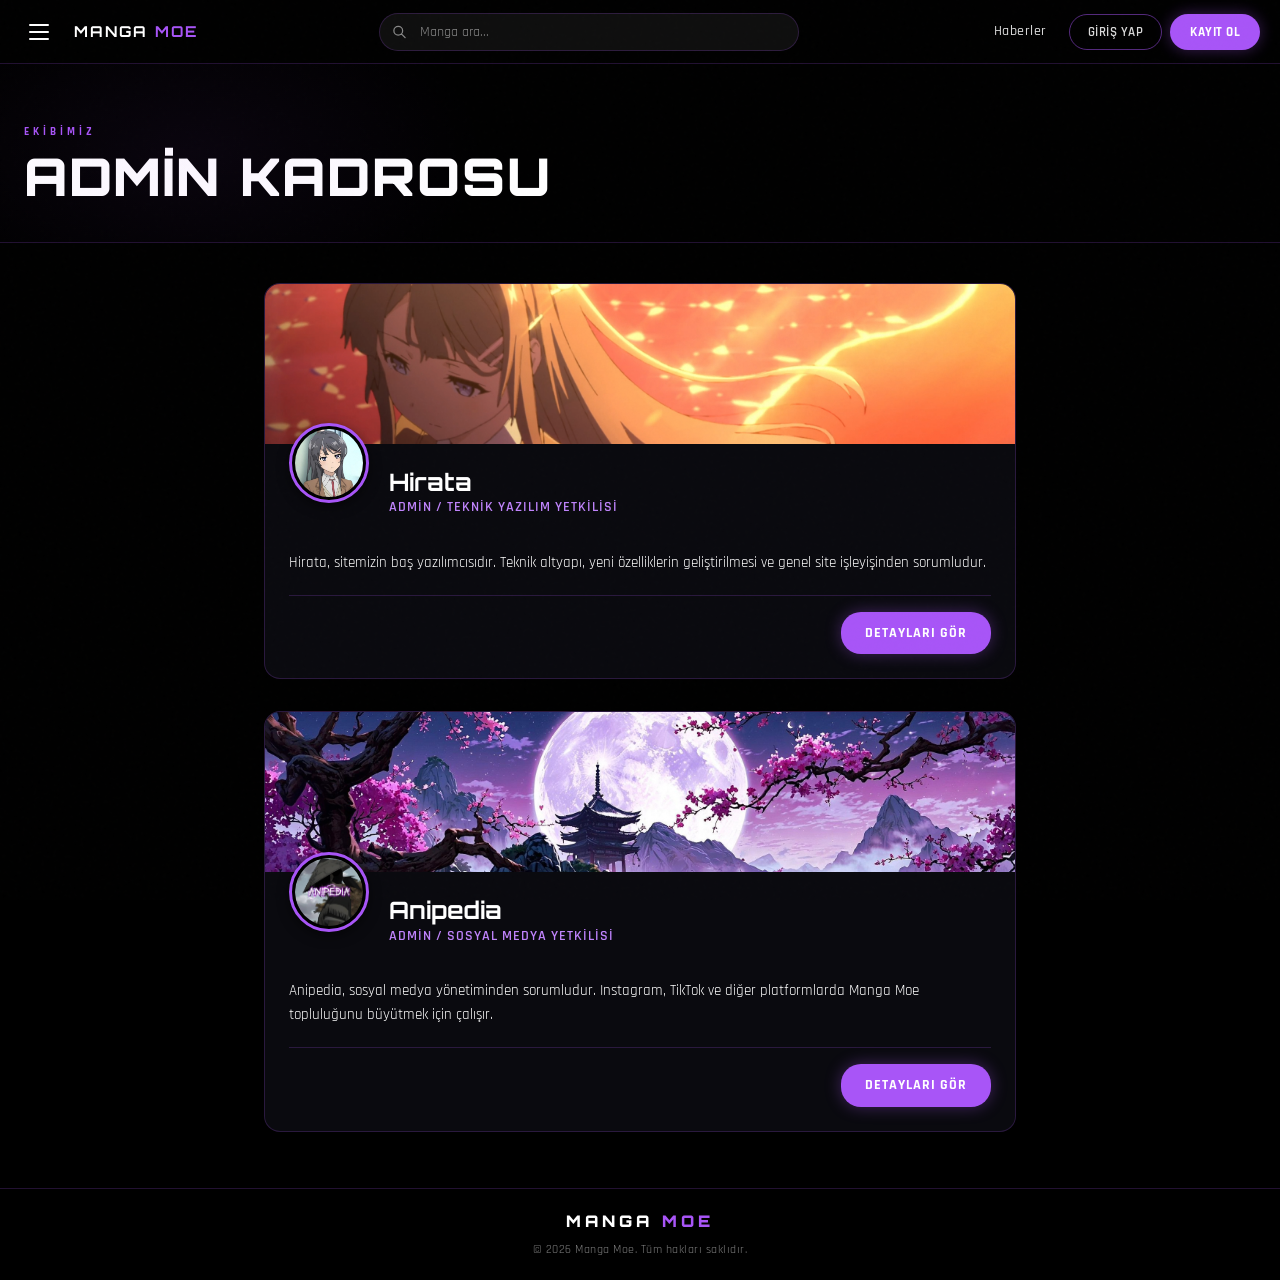
==== admin.html @ 1b233e2e "Restore site to original state per user request. All UI changes and search enhancements have been re" ====
<!DOCTYPE html>
<html lang="tr">
<head>
  <meta charset="UTF-8">
  <meta name="viewport" content="width=device-width, initial-scale=1.0">

  <title>Admin Kadrosu — Manga Moe</title>

  <meta name="description" content="Manga Moe admin kadrosu ve ekip üyeleri.">
  <link rel="icon" href="logo1-removebg-preview.png" type="image/png">
  <link rel="stylesheet" href="style.css">
</head>

<body>

  <!-- DRAWER OVERLAY -->
  <div class="drawer-overlay" id="drawer-overlay"></div>

  <!-- DRAWER -->
  <aside class="drawer" id="drawer">
    <div class="drawer-header">
      <div class="nav-logo">
        <img src="maskot1.jpeg" class="logo-icon" alt="mascot">
        <span class="logo-text">Manga <span>Moe</span></span>
      </div>
      <button class="drawer-close" id="drawer-close" style="margin-left:auto" aria-label="Kapat">
        <svg width="18" height="18" fill="none" stroke="currentColor" viewBox="0 0 24 24">
          <path stroke-linecap="round" stroke-linejoin="round" stroke-width="2" d="M6 18L18 6M6 6l12 12"/>
        </svg>
      </button>
    </div>
    <div class="drawer-body">
      <span class="drawer-label">Menü</span>
      <ul class="drawer-nav">
        <li>
          <a href="index.html">
            <svg width="16" height="16" fill="none" stroke="currentColor" viewBox="0 0 24 24">
              <path stroke-linecap="round" stroke-linejoin="round" stroke-width="2" d="M3 12l2-2m0 0l7-7 7 7M5 10v10a1 1 0 001 1h3m10-11l2 2m-2-2v10a1 1 0 01-1 1h-3m-6 0a1 1 0 001-1v-4a1 1 0 011-1h2a1 1 0 011 1v4a1 1 0 001 1m-6 0h6"/>
            </svg>
            Ana Sayfa
          </a>
        </li>
        <li>
          <a href="haberler.html">
            <svg width="16" height="16" fill="none" stroke="currentColor" viewBox="0 0 24 24">
              <path stroke-linecap="round" stroke-linejoin="round" stroke-width="2" d="M19 20H5a2 2 0 01-2-2V6a2 2 0 012-2h10a2 2 0 012 2v1m2 13a2 2 0 01-2-2V7m2 13a2 2 0 002-2V9a2 2 0 00-2-2h-2m-4-3H9M7 16h6M7 8h6v4H7V8z"/>
            </svg>
            Haberler
          </a>
        </li>
        <li>
      <a href="admin.html">
            <svg width="16" height="16" fill="none" stroke="currentColor" viewBox="0 0 24 24">
              <path stroke-linecap="round" stroke-linejoin="round" stroke-width="2" d="M16 7a4 4 0 11-8 0 4 4 0 018 0zM12 14a7 7 0 00-7 7h14a7 7 0 00-7-7z"/>
            </svg>
            Adminler
          </a>
        </li>
      </ul>
    </div>
    <div class="drawer-footer">
      <button class="btn-ghost modal-trigger" style="font-family:var(--font-body);cursor:pointer;">Giriş Yap</button>
      <button class="btn-primary modal-trigger" style="font-family:var(--font-body);cursor:pointer;">Kayıt Ol</button>
    </div>
  </aside>

  <!-- NAVBAR -->
  <nav class="navbar">
    <div class="nav-inner">
      <button class="hamburger" id="hamburger" aria-label="Menü">
        <span></span><span></span><span></span>
      </button>
      <a href="index.html" class="nav-logo">
        <span class="logo-text">Manga <span>Moe</span></span>
      </a>
      <div class="nav-search">
        <svg width="15" height="15" fill="none" stroke="currentColor" viewBox="0 0 24 24">
          <path stroke-linecap="round" stroke-linejoin="round" stroke-width="2" d="M21 21l-6-6m2-5a7 7 0 11-14 0 7 7 0 0114 0z"/>
        </svg>
        <input type="text" placeholder="Manga ara...">
      </div>
      <div class="nav-actions">
        <a href="haberler.html" class="nav-link">Haberler</a>
        <button class="btn-ghost modal-trigger">Giriş Yap</button>
        <button class="btn-primary modal-trigger">Kayıt Ol</button>
      </div>
    </div>
  </nav>

  <header class="page-header">
    <div class="page-header-inner">
      <div>
        <div class="page-header-label">EKİBİMİZ</div>
        <h1 class="page-header-title">Admin <span>Kadrosu</span></h1>
      </div>
    </div>
  </header>

  <main class="container admin-container">
    
    <!-- Hirata Card -->
    <div class="admin-card">
      <div class="admin-card-banner">
        <img src="hirata-arka-plan.png" alt="Hirata Banner">
      </div>
      <div class="admin-card-body">
        <div class="admin-profile-section">
          <div class="admin-avatar">
            <img src="hirata.jpeg" alt="Hirata">
          </div>
          <div class="admin-info">
            <h2 class="admin-name">Hirata</h2>
            <span class="admin-role">Admin / Teknik Yazılım Yetkilisi</span>
          </div>
        </div>
        <div class="admin-description">
          Hirata, sitemizin baş yazılımcısıdır. Teknik altyapı, yeni özelliklerin geliştirilmesi ve genel site işleyişinden sorumludur.
        </div>
        <div class="admin-card-footer">
          <a href="admin/hirata.html" class="btn-admin-detail">Detayları gör</a>
        </div>
      </div>
    </div>

    <!-- Anipedia Card -->
    <div class="admin-card">
      <div class="admin-card-banner">
        <img src="anipedia-arka-plan.jpeg" alt="Anipedia Banner">
      </div>
      <div class="admin-card-body">
        <div class="admin-profile-section">
          <div class="admin-avatar">
            <img src="anipedia.jpeg" alt="Anipedia">
          </div>
          <div class="admin-info">
            <h2 class="admin-name">Anipedia</h2>
            <span class="admin-role">Admin / Sosyal Medya Yetkilisi</span>
          </div>
        </div>
        <div class="admin-description">
          Anipedia, sosyal medya yönetiminden sorumludur. Instagram, TikTok ve diğer platformlarda Manga Moe topluluğunu büyütmek için çalışır.
        </div>
        <div class="admin-card-footer">
          <a href="admin/anipedia.html" class="btn-admin-detail">Detayları gör</a>
        </div>
      </div>
    </div>

  </main>

  <footer>
    <div class="container">
      <div class="footer-logo">Manga <span>Moe</span></div>
      <p class="footer-text">© 2026 Manga Moe. Tüm hakları saklıdır.</p>
    </div>
  </footer>

  <!-- MODAL -->
  <div class="modal-overlay" id="modal-overlay">
    <div class="modal">
      <div class="modal-header">
        <button class="modal-close" id="modal-close" aria-label="Kapat">
          <svg width="18" height="18" fill="none" stroke="currentColor" viewBox="0 0 24 24">
            <path stroke-linecap="round" stroke-linejoin="round" stroke-width="2" d="M6 18L18 6M6 6l12 12"/>
          </svg>
        </button>
      </div>
      <div class="modal-body">
        <img src="maskot1.jpeg" class="modal-mascot" alt="mascot">
        <h3 class="modal-title">Yakında Aktif Olacak</h3>
        <div class="modal-badge">✦ Coming Soon ✦</div>
        <p class="modal-desc">
          Bu özellik yakında aktif olacaktır.<br>
          Manga Moe ekibi olarak sizlere en iyi deneyimi sunmak için çalışıyoruz.
          Çok yakında görüşmek üzere! 🎌
        </p>
        <div class="modal-footer">
          <button class="btn-modal-close" id="modal-close-footer">Tamam, Anladım</button>
        </div>
      </div>
    </div>
  </div>

  <script src="script.js"></script>
</body>
</html>
---- style.css ----
/* ============================================
   MANGA MOE — PREMIUM DARK ANIME UI
   ============================================ */

@import url('https://fonts.googleapis.com/css2?family=Rajdhani:wght@300;400;500;600;700&family=Noto+Sans+JP:wght@300;400;700&family=Orbitron:wght@400;700;900&display=swap');

/* ── VARIABLES ── */
:root {
  --black: #000000;
  --black-deep: #050505;
  --black-card: #0a0a0f;
  --black-glass: rgba(0,0,0,0.7);
  --purple: #a855f7;
  --purple-dark: #7c3aed;
  --purple-light: #c084fc;
  --purple-glow: rgba(168,85,247,0.35);
  --purple-glow-soft: rgba(168,85,247,0.12);
  --white: #ffffff;
  --white-dim: rgba(255,255,255,0.85);
  --white-muted: rgba(255,255,255,0.5);
  --white-ghost: rgba(255,255,255,0.08);
  --border: rgba(168,85,247,0.2);
  --border-bright: rgba(168,85,247,0.5);
  --font-display: 'Orbitron', sans-serif;
  --font-body: 'Rajdhani', sans-serif;
  --font-jp: 'Noto Sans JP', sans-serif;
  --radius: 4px;
  --radius-lg: 8px;
  --radius-pill: 20px;
  --transition: 0.3s cubic-bezier(0.25, 0.46, 0.45, 0.94);
  --transition-fast: 0.15s ease-out;
}

/* ── RESET & BASE ── */
*, *::before, *::after {
  margin: 0; padding: 0;
  box-sizing: border-box;
}

html {
  scroll-behavior: smooth;
  scrollbar-width: thin;
  scrollbar-color: var(--purple) var(--black-card);
}

::-webkit-scrollbar { width: 5px; }
::-webkit-scrollbar-track { background: var(--black-card); }
::-webkit-scrollbar-thumb { background: var(--purple-dark); border-radius: 10px; }

body {
  background: var(--black);
  color: var(--white);
  font-family: var(--font-body);
  font-size: 16px;
  line-height: 1.6;
  overflow-x: hidden;
  min-height: 100vh;
}

body::before {
  content: '';
  position: fixed;
  inset: 0;
  background-image: url("data:image/svg+xml,%3Csvg viewBox='0 0 256 256' xmlns='http://www.w3.org/2000/svg'%3E%3Cfilter id='noise'%3E%3CfeTurbulence type='fractalNoise' baseFrequency='0.9' numOctaves='4' stitchTiles='stitch'/%3E%3C/filter%3E%3Crect width='100%25' height='100%25' filter='url(%23noise)' opacity='0.025'/%3E%3C/svg%3E");
  pointer-events: none;
  z-index: 9999;
  opacity: 0.4;
}

img { max-width: 100%; height: auto; display: block; }
a { text-decoration: none; color: inherit; }
button { cursor: pointer; border: none; background: none; font-family: inherit; }

/* ── UTILITY ── */
.container {
  width: 100%;
  max-width: 1280px;
  margin: 0 auto;
  padding: 0 24px;
}

.neon-text {
  color: var(--purple);
  text-shadow: 0 0 10px var(--purple-glow), 0 0 30px var(--purple-glow);
}

/* ── NAVBAR ── */
.navbar {
  position: fixed;
  top: 0; left: 0; right: 0;
  z-index: 1000;
  height: 64px;
  background: rgba(0,0,0,0.85);
  backdrop-filter: blur(20px) saturate(180%);
  -webkit-backdrop-filter: blur(20px);
  border-bottom: 1px solid var(--border);
  display: flex;
  align-items: center;
}

.nav-inner {
  width: 100%;
  max-width: 1280px;
  margin: 0 auto;
  padding: 0 20px;
  display: flex;
  align-items: center;
  gap: 16px;
}

.hamburger {
  width: 38px; height: 38px;
  display: flex;
  flex-direction: column;
  justify-content: center;
  align-items: center;
  gap: 5px;
  border-radius: var(--radius);
  transition: var(--transition);
  flex-shrink: 0;
}
.hamburger:hover { background: var(--white-ghost); }
.hamburger span {
  display: block;
  width: 20px; height: 2px;
  background: var(--white);
  border-radius: 2px;
  transition: var(--transition);
}
.hamburger.active span:nth-child(1) { transform: translateY(7px) rotate(45deg); }
.hamburger.active span:nth-child(2) { opacity: 0; transform: scaleX(0); }
.hamburger.active span:nth-child(3) { transform: translateY(-7px) rotate(-45deg); }

.nav-logo {
  display: flex;
  align-items: center;
  gap: 10px;
  flex-shrink: 0;
  text-decoration: none;
}
.logo-icon {
  width: 36px; height: 36px;
  background: linear-gradient(135deg, var(--purple-dark), var(--purple));
  border-radius: var(--radius);
  display: flex;
  align-items: center;
  justify-content: center;
  font-family: var(--font-display);
  font-size: 14px;
  font-weight: 900;
  color: white;
  box-shadow: 0 0 16px var(--purple-glow);
  letter-spacing: -1px;
}
.logo-text {
  font-family: var(--font-display);
  font-size: 15px;
  font-weight: 700;
  color: var(--white);
  letter-spacing: 2px;
  text-transform: uppercase;
}
.logo-text span { color: var(--purple); }

.nav-search {
  flex: 1;
  max-width: 420px;
  margin: 0 auto;
  position: relative;
}
.nav-search input {
  width: 100%;
  height: 38px;
  background: rgba(255,255,255,0.06);
  border: 1px solid var(--border);
  border-radius: var(--radius-pill);
  padding: 0 16px 0 40px;
  color: var(--white);
  font-family: var(--font-body);
  font-size: 14px;
  outline: none;
  transition: var(--transition);
}
.nav-search input::placeholder { color: var(--white-muted); }
.nav-search input:focus {
  border-color: var(--purple);
  background: rgba(168,85,247,0.08);
  box-shadow: 0 0 0 3px rgba(168,85,247,0.15);
}
.nav-search svg {
  position: absolute;
  left: 13px; top: 50%;
  transform: translateY(-50%);
  color: var(--white-muted);
  pointer-events: none;
}

.nav-search-toggle {
  display: none;
  width: 38px; height: 38px;
  align-items: center;
  justify-content: center;
  border-radius: 50%;
  color: var(--white-muted);
  transition: var(--transition);
  flex-shrink: 0;
}
.nav-search-toggle:hover {
  background: var(--white-ghost);
  color: var(--white);
}

.mobile-search-bar {
  display: none;
  position: fixed;
  top: 64px;
  left: 0; right: 0;
  padding: 12px 16px;
  background: rgba(5,0,8,0.97);
  border-bottom: 1px solid var(--border);
  backdrop-filter: blur(20px);
  z-index: 999;
  transform: translateY(-100%);
  opacity: 0;
  transition: transform 0.3s ease, opacity 0.3s ease;
}
.mobile-search-bar.open {
  transform: translateY(0);
  opacity: 1;
}
.mobile-search-bar input {
  width: 100%;
  height: 42px;
  background: rgba(255,255,255,0.07);
  border: 1px solid var(--border);
  border-radius: var(--radius-pill);
  padding: 0 44px 0 16px;
  color: var(--white);
  font-family: var(--font-body);
  font-size: 15px;
  outline: none;
}
.mobile-search-bar input::placeholder { color: var(--white-muted); }
.mobile-search-bar input:focus {
  border-color: var(--purple);
  background: rgba(168,85,247,0.08);
}
.mobile-search-close {
  position: absolute;
  right: 24px; top: 50%;
  transform: translateY(-50%);
  color: var(--white-muted);
  width: 32px; height: 32px;
  display: flex; align-items: center; justify-content: center;
}

.nav-actions {
  display: flex;
  align-items: center;
  gap: 8px;
  flex-shrink: 0;
}
.nav-link {
  height: 36px;
  padding: 0 14px;
  display: flex;
  align-items: center;
  font-family: var(--font-body);
  font-size: 14px;
  font-weight: 500;
  letter-spacing: 0.5px;
  color: var(--white-dim);
  border-radius: var(--radius);
  transition: var(--transition);
  white-space: nowrap;
}
.nav-link:hover { color: var(--white); background: var(--white-ghost); }

.btn-ghost {
  height: 36px;
  padding: 0 18px;
  border: 1px solid var(--border-bright);
  border-radius: var(--radius-pill);
  font-size: 13px;
  font-weight: 600;
  letter-spacing: 0.5px;
  color: var(--white-dim);
  text-transform: uppercase;
  transition: var(--transition);
  white-space: nowrap;
  font-family: var(--font-body);
}
.btn-ghost:hover {
  border-color: var(--purple);
  color: var(--purple);
  background: var(--purple-glow-soft);
  box-shadow: 0 0 12px rgba(168,85,247,0.2);
}

.btn-primary {
  height: 36px;
  padding: 0 20px;
  background: var(--purple);
  border-radius: var(--radius-pill);
  font-size: 13px;
  font-weight: 700;
  letter-spacing: 0.5px;
  color: white;
  text-transform: uppercase;
  transition: var(--transition);
  white-space: nowrap;
  box-shadow: 0 0 16px var(--purple-glow);
  font-family: var(--font-body);
}
.btn-primary:hover {
  background: var(--purple-light);
  box-shadow: 0 0 24px rgba(168,85,247,0.6);
  transform: translateY(-1px);
}

/* ── DRAWER ── */
.drawer-overlay {
  position: fixed;
  inset: 0;
  background: rgba(0,0,0,0.7);
  z-index: 1100;
  opacity: 0;
  pointer-events: none;
  transition: opacity var(--transition);
  backdrop-filter: blur(4px);
}
.drawer-overlay.open { opacity: 1; pointer-events: all; }

.drawer {
  position: fixed;
  top: 0; left: 0; bottom: 0;
  width: 40%;
  max-width: 320px;
  min-width: 260px;
  background: linear-gradient(180deg, #0a0010 0%, #050008 100%);
  border-right: 1px solid var(--border);
  z-index: 1200;
  transform: translateX(-100%);
  transition: transform 0.4s cubic-bezier(0.25, 0.46, 0.45, 0.94);
  display: flex;
  flex-direction: column;
  overflow: hidden;
}
.drawer.open { transform: translateX(0); }

.drawer-header {
  height: 64px;
  display: flex;
  align-items: center;
  padding: 0 20px;
  border-bottom: 1px solid var(--border);
  gap: 12px;
}
.drawer-close {
  width: 32px; height: 32px;
  display: flex;
  align-items: center;
  justify-content: center;
  border-radius: var(--radius);
  color: var(--white-muted);
  transition: var(--transition);
}
.drawer-close:hover { background: var(--white-ghost); color: var(--white); }

.drawer-body { padding: 24px 20px; flex: 1; overflow-y: auto; }
.drawer-nav { list-style: none; display: flex; flex-direction: column; gap: 4px; }
.drawer-nav li a {
  display: flex;
  align-items: center;
  gap: 12px;
  padding: 12px 14px;
  border-radius: var(--radius-lg);
  font-size: 15px;
  font-weight: 500;
  color: var(--white-dim);
  transition: var(--transition);
  letter-spacing: 0.5px;
  border: 1px solid transparent;
}
.drawer-nav li a:hover {
  background: var(--purple-glow-soft);
  border-color: var(--border);
  color: var(--purple-light);
}
.drawer-nav li a svg { color: var(--purple); flex-shrink: 0; }

.drawer-label {
  font-size: 10px;
  font-weight: 700;
  letter-spacing: 3px;
  text-transform: uppercase;
  color: var(--purple);
  padding: 20px 14px 8px;
  display: block;
}

.drawer-auth {
  display: flex;
  flex-direction: column;
  gap: 10px;
  padding: 16px 20px;
  border-top: 1px solid var(--border);
}

.drawer-footer {
  padding: 16px 20px;
  border-top: 1px solid var(--border);
  display: flex;
  flex-direction: column;
  gap: 8px;
}
.drawer-footer button {
  width: 100%;
  height: 44px;
  border-radius: var(--radius-pill);
  font-family: var(--font-body);
  font-size: 13px;
  font-weight: 700;
  letter-spacing: 1px;
  text-transform: uppercase;
  transition: var(--transition);
}
.drawer-footer .btn-ghost-drawer {
  border: 1px solid var(--border-bright);
  color: var(--white-dim);
  background: transparent;
}
.drawer-footer .btn-ghost-drawer:hover {
  border-color: var(--purple);
  color: var(--purple);
  background: var(--purple-glow-soft);
}
.drawer-footer .btn-primary-drawer {
  background: var(--purple);
  color: white;
  box-shadow: 0 0 14px var(--purple-glow);
}
.drawer-footer .btn-primary-drawer:hover {
  background: var(--purple-light);
  box-shadow: 0 0 22px rgba(168,85,247,0.6);
}

/* ── COMING SOON SECTION ── */
.coming-section {
  min-height: calc(100vh - 64px);
  display: flex;
  align-items: center;
  justify-content: center;
  text-align: center;
  position: relative;
  overflow: hidden;
  padding: 48px 0;
}
.coming-section::before {
  content: '';
  position: absolute;
  top: -100px;
  left: 50%;
  transform: translateX(-50%);
  width: 600px; height: 300px;
  background: radial-gradient(ellipse, rgba(168,85,247,0.12) 0%, transparent 70%);
  pointer-events: none;
}

.mascot-area {
  width: 120px; height: 120px;
  margin: 0 auto 32px;
  background: linear-gradient(135deg, rgba(168,85,247,0.2), rgba(124,58,237,0.1));
  border: 2px dashed var(--border);
  border-radius: 50%;
  display: flex;
  align-items: center;
  justify-content: center;
  font-size: 48px;
  position: relative;
  object-fit: cover;
}
.mascot-area::after {
  content: '';
  position: absolute;
  inset: -8px;
  border-radius: 50%;
  border: 1px solid rgba(168,85,247,0.2);
  animation: spin-slow 8s linear infinite;
}
@keyframes spin-slow { to { transform: rotate(360deg); } }

.coming-title {
  font-family: var(--font-display);
  font-size: clamp(20px, 4vw, 36px);
  font-weight: 900;
  letter-spacing: 4px;
  text-transform: uppercase;
  color: var(--white);
  margin-bottom: 16px;
}
.coming-title span { color: var(--purple); text-shadow: 0 0 16px var(--purple); }

.coming-desc {
  font-size: 16px;
  color: var(--white-muted);
  max-width: 500px;
  margin: 0 auto;
  line-height: 1.7;
}

/* ── PAGE HEADER ── */
.page-header {
  margin-top: 64px;
  padding: 60px 0 40px;
  border-bottom: 1px solid var(--border);
  position: relative;
  overflow: hidden;
}
.page-header::before {
  content: '';
  position: absolute;
  top: -50%;
  left: -10%;
  width: 50%;
  height: 200%;
  background: radial-gradient(ellipse, rgba(168,85,247,0.06) 0%, transparent 70%);
  pointer-events: none;
}
.page-header-inner {
  max-width: 1280px;
  margin: 0 auto;
  padding: 0 24px;
  display: flex;
  align-items: flex-end;
  justify-content: space-between;
  flex-wrap: wrap;
  gap: 20px;
}
.page-header-label {
  font-size: 11px;
  font-weight: 700;
  letter-spacing: 4px;
  text-transform: uppercase;
  color: var(--purple);
  margin-bottom: 8px;
}
.page-header-title {
  font-family: var(--font-display);
  font-size: clamp(28px, 5vw, 52px);
  font-weight: 900;
  letter-spacing: 2px;
  text-transform: uppercase;
  color: var(--white);
  line-height: 1;
}
.page-header-count {
  font-size: 14px;
  color: var(--white-muted);
  font-weight: 400;
  letter-spacing: 0;
}
.page-header-count strong { color: var(--purple); }

/* ── NEWS GRID ── */
.news-section { padding: 48px 0; }

.news-grid {
  display: grid;
  grid-template-columns: repeat(auto-fill, minmax(300px, 1fr));
  gap: 20px;
}

/* ── CARD ── */
.news-card {
  background: var(--black-card);
  border: 1px solid var(--border);
  border-radius: var(--radius-lg);
  overflow: hidden;
  transition: var(--transition);
  position: relative;
  cursor: pointer;
  display: flex;
  flex-direction: column;
}
.news-card::before {
  content: '';
  position: absolute;
  inset: 0;
  border-radius: var(--radius-lg);
  opacity: 0;
  transition: opacity var(--transition);
  background: linear-gradient(135deg, rgba(168,85,247,0.05) 0%, transparent 100%);
  pointer-events: none;
  z-index: 1;
}
.news-card:hover {
  border-color: rgba(168,85,247,0.4);
  transform: translateY(-4px);
  box-shadow: 0 8px 32px rgba(168,85,247,0.15), 0 2px 8px rgba(0,0,0,0.5);
}
.news-card:hover::before { opacity: 1; }

.card-image {
  position: relative;
  aspect-ratio: 16/9;
  overflow: hidden;
  background: #111;
  flex-shrink: 0;
}
.card-image img {
  width: 100%;
  height: 100%;
  object-fit: cover;
  transition: transform 0.5s ease-out;
}
.news-card:hover .card-image img { transform: scale(1.05); }

.card-image-overlay {
  position: absolute;
  inset: 0;
  background: linear-gradient(to top, rgba(0,0,0,0.8) 0%, transparent 60%);
}

.card-date-badge {
  position: absolute;
  top: 10px; right: 10px;
  padding: 4px 10px;
  background: rgba(0,0,0,0.8);
  border: 1px solid var(--border);
  border-radius: 2px;
  font-size: 11px;
  font-weight: 600;
  letter-spacing: 1px;
  color: var(--white-muted);
  backdrop-filter: blur(8px);
}

/* ── CARD BODY — buton her zaman altta ── */
.card-body {
  padding: 20px;
  flex: 1;
  display: flex;
  flex-direction: column;
  position: relative;
  z-index: 2;
}

.card-title {
  font-family: var(--font-display);
  font-size: 15px;
  font-weight: 700;
  color: var(--white);
  line-height: 1.4;
  letter-spacing: 0.5px;
  display: -webkit-box;
  -webkit-line-clamp: 2;
  -webkit-box-orient: vertical;
  overflow: hidden;
  margin-bottom: 10px;
}

.card-desc {
  font-size: 13px;
  color: var(--white-muted);
  line-height: 1.6;
  display: -webkit-box;
  -webkit-line-clamp: 3;
  -webkit-box-orient: vertical;
  overflow: hidden;
  flex: 1;
  margin-bottom: 0;
}

.card-footer {
  display: flex;
  align-items: center;
  justify-content: space-between;
  padding-top: 12px;
  border-top: 1px solid var(--border);
  margin-top: 14px;
}

.card-date {
  font-size: 11px;
  font-weight: 600;
  letter-spacing: 1px;
  color: var(--white-muted);
  display: flex;
  align-items: center;
  gap: 4px;
}

.btn-card {
  height: 30px;
  padding: 0 14px;
  border: 1px solid var(--border-bright);
  border-radius: var(--radius-pill);
  font-family: var(--font-body);
  font-size: 11px;
  font-weight: 700;
  letter-spacing: 1.5px;
  text-transform: uppercase;
  color: var(--purple-light);
  transition: var(--transition);
  background: transparent;
}
.btn-card:hover {
  background: var(--purple);
  border-color: var(--purple);
  color: white;
  box-shadow: 0 0 12px var(--purple-glow);
}

/* ── SKELETON LOADING ── */
.skeleton {
  background: linear-gradient(90deg, #0f0f15 0%, #1a1a24 50%, #0f0f15 100%);
  background-size: 200% 100%;
  animation: shimmer 1.5s infinite;
  border-radius: var(--radius);
}
@keyframes shimmer {
  0% { background-position: 200% 0; }
  100% { background-position: -200% 0; }
}
.skeleton-card { border: 1px solid var(--border); border-radius: var(--radius-lg); overflow: hidden; }
.skeleton-img { aspect-ratio: 16/9; }
.skeleton-body { padding: 20px; display: flex; flex-direction: column; gap: 10px; }
.skeleton-title { height: 18px; width: 80%; }
.skeleton-line { height: 12px; }
.skeleton-line:last-child { width: 60%; }

/* ── PAGINATION ── */
.pagination-wrapper {
  display: flex;
  justify-content: center;
  align-items: center;
  gap: 8px;
  padding: 48px 0;
  flex-wrap: wrap;
}

.page-btn {
  min-width: 40px; height: 40px;
  padding: 0 12px;
  border: 1px solid var(--border);
  border-radius: var(--radius-pill);
  background: var(--black-card);
  color: var(--white-dim);
  font-family: var(--font-body);
  font-size: 14px;
  font-weight: 600;
  letter-spacing: 0.5px;
  transition: var(--transition);
  display: flex;
  align-items: center;
  justify-content: center;
  gap: 6px;
}
.page-btn:hover:not(:disabled) {
  border-color: var(--purple);
  color: var(--purple);
  background: var(--purple-glow-soft);
}
.page-btn.active {
  background: var(--purple);
  border-color: var(--purple);
  color: white;
  box-shadow: 0 0 16px var(--purple-glow);
}
.page-btn:disabled {
  opacity: 0.3;
  cursor: not-allowed;
}

/* ── MODAL ── */
.modal-overlay {
  position: fixed;
  inset: 0;
  z-index: 2000;
  background: rgba(0,0,0,0.85);
  display: flex;
  align-items: center;
  justify-content: center;
  padding: 20px;
  opacity: 0;
  pointer-events: none;
  transition: opacity var(--transition);
  backdrop-filter: blur(8px);
}
.modal-overlay.open {
  opacity: 1;
  pointer-events: all;
}

.modal {
  background: linear-gradient(160deg, #0a0014 0%, #050008 100%);
  border: 1px solid var(--border);
  border-radius: 12px;
  width: 100%;
  max-width: 400px;
  overflow: hidden;
  transform: scale(0.9) translateY(20px);
  transition: transform var(--transition);
  box-shadow: 0 0 60px rgba(168,85,247,0.2), 0 40px 80px rgba(0,0,0,0.6);
}
.modal-overlay.open .modal {
  transform: scale(1) translateY(0);
}

.modal-header {
  padding: 24px 24px 0;
  display: flex;
  justify-content: flex-end;
}
.modal-close {
  width: 32px; height: 32px;
  border-radius: var(--radius);
  display: flex;
  align-items: center;
  justify-content: center;
  color: var(--white-muted);
  transition: var(--transition);
}
.modal-close:hover { background: var(--white-ghost); color: var(--white); }

.modal-mascot {
  width: 100px; height: 100px;
  margin: 0 auto 24px;
  background: linear-gradient(135deg, rgba(168,85,247,0.2), rgba(124,58,237,0.1));
  border: 2px dashed var(--border-bright);
  border-radius: 50%;
  display: flex;
  align-items: center;
  justify-content: center;
  font-size: 42px;
  object-fit: cover;
}

.modal-body {
  padding: 0 32px 32px;
  text-align: center;
}

.modal-title {
  font-family: var(--font-display);
  font-size: 20px;
  font-weight: 700;
  letter-spacing: 2px;
  color: var(--white);
  margin-bottom: 12px;
}

.modal-badge {
  display: inline-block;
  padding: 6px 20px;
  background: rgba(168,85,247,0.15);
  border: 1px solid var(--border-bright);
  border-radius: 20px;
  font-size: 13px;
  font-weight: 600;
  letter-spacing: 2px;
  color: var(--purple-light);
  margin-bottom: 16px;
}

.modal-desc {
  font-size: 14px;
  color: var(--white-muted);
  line-height: 1.7;
  margin-bottom: 24px;
}

.modal-footer { margin-top: 8px; }
.btn-modal-close {
  width: 100%;
  height: 44px;
  background: var(--purple);
  border-radius: var(--radius-pill);
  font-family: var(--font-body);
  font-size: 13px;
  font-weight: 700;
  letter-spacing: 2px;
  text-transform: uppercase;
  color: white;
  transition: var(--transition);
  box-shadow: 0 0 16px var(--purple-glow);
}
.btn-modal-close:hover {
  background: var(--purple-light);
  box-shadow: 0 0 24px rgba(168,85,247,0.6);
}

/* ── FOOTER ── */
footer {
  border-top: 1px solid var(--border);
  padding: 20px 0;
  margin-top: 16px;
  text-align: center;
}

.footer-logo {
  font-family: var(--font-display);
  font-size: 16px;
  font-weight: 900;
  letter-spacing: 4px;
  text-transform: uppercase;
  margin-bottom: 6px;
  color: var(--white);
}
.footer-logo span { color: var(--purple); }
.footer-text {
  font-size: 12px;
  color: var(--white-muted);
  letter-spacing: 0.5px;
}

/* ── DIVIDER ── */
.purple-line {
  height: 1px;
  background: linear-gradient(90deg, transparent, var(--purple), transparent);
  margin: 0;
  opacity: 0.5;
}

/* ══════════════════════════════════════════
   HABER DETAY SAYFASI
   ══════════════════════════════════════════ */

.detail-hero {
  position: relative;
  width: 100%;
  height: 55vh;
  min-height: 320px;
  max-height: 520px;
  overflow: hidden;
}

.detail-hero-img {
  position: absolute;
  inset: 0;
  background-size: cover;
  background-position: center;
  transform: scale(1.03);
  transition: transform 6s ease-out;
}
.detail-hero:hover .detail-hero-img { transform: scale(1); }

.detail-hero-overlay {
  position: absolute;
  inset: 0;
  background: linear-gradient(
    to bottom,
    rgba(0,0,0,0.2) 0%,
    rgba(0,0,0,0.5) 40%,
    rgba(0,0,0,0.92) 100%
  );
}

.detail-hero-content {
  position: absolute;
  bottom: 0; left: 0; right: 0;
  z-index: 2;
  padding-bottom: 36px;
}

.detail-breadcrumb {
  display: flex;
  align-items: center;
  gap: 6px;
  font-size: 12px;
  color: var(--white-muted);
  margin-bottom: 14px;
  flex-wrap: wrap;
}
.detail-breadcrumb a { color: var(--white-muted); transition: color var(--transition-fast); }
.detail-breadcrumb a:hover { color: var(--purple-light); }
.detail-breadcrumb svg { color: var(--white-muted); flex-shrink: 0; }

.detail-badge {
  display: inline-flex;
  align-items: center;
  padding: 4px 12px;
  background: rgba(168,85,247,0.2);
  border: 1px solid var(--border-bright);
  border-radius: 2px;
  font-size: 10px;
  font-weight: 700;
  letter-spacing: 3px;
  text-transform: uppercase;
  color: var(--purple-light);
  margin-bottom: 12px;
}

.detail-title {
  font-family: var(--font-display);
  font-size: clamp(18px, 3.5vw, 36px);
  font-weight: 700;
  line-height: 1.2;
  color: var(--white);
  letter-spacing: 0.5px;
  margin-bottom: 14px;
  text-shadow: 0 2px 20px rgba(0,0,0,0.8);
}

.detail-meta {
  display: flex;
  align-items: center;
  gap: 16px;
  flex-wrap: wrap;
}

.detail-date {
  display: flex;
  align-items: center;
  gap: 6px;
  font-size: 13px;
  font-weight: 600;
  color: var(--white-muted);
  letter-spacing: 0.5px;
}

.detail-id {
  font-size: 11px;
  font-weight: 700;
  letter-spacing: 2px;
  color: var(--purple);
  padding: 3px 10px;
  border: 1px solid var(--border);
  border-radius: 2px;
  background: rgba(168,85,247,0.1);
}

.detail-layout {
  display: grid;
  grid-template-columns: 1fr 320px;
  gap: 40px;
  padding: 40px 0 64px;
  align-items: start;
}

.detail-article { min-width: 0; }

.detail-desc-box {
  background: linear-gradient(135deg, rgba(168,85,247,0.08) 0%, rgba(124,58,237,0.04) 100%);
  border-left: 3px solid var(--purple);
  border-radius: 0 var(--radius-lg) var(--radius-lg) 0;
  padding: 20px 24px;
  margin-bottom: 32px;
}

.detail-desc {
  font-size: 17px;
  font-weight: 500;
  color: var(--white-dim);
  line-height: 1.7;
  letter-spacing: 0.3px;
}

.detail-content {
  font-size: 16px;
  color: var(--white-muted);
  line-height: 1.85;
  letter-spacing: 0.2px;
}
.detail-content p { margin-bottom: 20px; }

.detail-nav {
  display: grid;
  grid-template-columns: 1fr 1fr;
  gap: 16px;
  margin-top: 48px;
  padding-top: 32px;
  border-top: 1px solid var(--border);
}

.detail-nav-btn {
  display: flex;
  align-items: center;
  gap: 14px;
  padding: 16px 18px;
  background: var(--black-card);
  border: 1px solid var(--border);
  border-radius: var(--radius-lg);
  transition: var(--transition);
  color: inherit;
  text-decoration: none;
  min-width: 0;
}
.detail-nav-btn:hover {
  border-color: var(--purple);
  background: rgba(168,85,247,0.06);
  box-shadow: 0 4px 16px rgba(168,85,247,0.12);
  transform: translateY(-2px);
}
.detail-nav-btn svg { flex-shrink: 0; color: var(--purple); }
.detail-nav-next { text-align: right; flex-direction: row-reverse; }
.detail-nav-btn > div { display: flex; flex-direction: column; gap: 4px; min-width: 0; }
.detail-nav-label {
  font-size: 10px;
  font-weight: 700;
  letter-spacing: 2px;
  text-transform: uppercase;
  color: var(--purple);
}
.detail-nav-title {
  font-size: 13px;
  font-weight: 600;
  color: var(--white-dim);
  line-height: 1.4;
  white-space: nowrap;
  overflow: hidden;
  text-overflow: ellipsis;
}

.detail-sidebar {
  position: sticky;
  top: 80px;
  display: flex;
  flex-direction: column;
  gap: 24px;
}

.sidebar-section {
  background: var(--black-card);
  border: 1px solid var(--border);
  border-radius: var(--radius-lg);
  overflow: hidden;
}

.sidebar-label {
  display: block;
  padding: 16px 18px 12px;
  font-size: 10px;
  font-weight: 700;
  letter-spacing: 3px;
  text-transform: uppercase;
  color: var(--purple);
  border-bottom: 1px solid var(--border);
}

.sidebar-list { display: flex; flex-direction: column; }

.sidebar-item {
  display: flex;
  gap: 12px;
  padding: 14px 16px;
  border-bottom: 1px solid var(--border);
  transition: var(--transition);
  text-decoration: none;
  color: inherit;
}
.sidebar-item:last-child { border-bottom: none; }
.sidebar-item:hover { background: rgba(168,85,247,0.06); }
.sidebar-item img {
  width: 72px; height: 52px;
  object-fit: cover;
  border-radius: var(--radius);
  flex-shrink: 0;
  border: 1px solid var(--border);
}
.sidebar-item-info { display: flex; flex-direction: column; gap: 6px; min-width: 0; }
.sidebar-item-title {
  font-size: 13px;
  font-weight: 600;
  color: var(--white-dim);
  line-height: 1.4;
  display: -webkit-box;
  -webkit-line-clamp: 2;
  -webkit-box-orient: vertical;
  overflow: hidden;
}
.sidebar-item-date { font-size: 11px; color: var(--white-muted); letter-spacing: 0.5px; }

.btn-all-news {
  display: flex;
  align-items: center;
  justify-content: center;
  gap: 10px;
  width: 100%;
  padding: 16px;
  background: linear-gradient(135deg, rgba(168,85,247,0.15), rgba(124,58,237,0.1));
  color: var(--purple-light);
  font-family: var(--font-body);
  font-size: 13px;
  font-weight: 700;
  letter-spacing: 1.5px;
  text-transform: uppercase;
  text-decoration: none;
  transition: var(--transition);
}
.btn-all-news:hover {
  background: linear-gradient(135deg, rgba(168,85,247,0.3), rgba(124,58,237,0.2));
  color: var(--white);
}

.detail-error {
  max-width: 1280px;
  margin: 0 auto;
  padding: 80px 24px;
  text-align: center;
  color: var(--white-muted);
}

.detail-skeleton-hero {
  width: 100%;
  height: 55vh;
  min-height: 320px;
  max-height: 520px;
}

/* ══════════════════════════════════════════
   MOBİL DÜZELTMELER
   ══════════════════════════════════════════ */

@media (max-width: 900px) {
  .detail-layout {
    grid-template-columns: 1fr;
    gap: 32px;
    padding: 28px 0 48px;
  }
  .detail-sidebar { position: static; }
}

@media (max-width: 768px) {
  .nav-search { display: none; }
  .nav-link { display: none; }
  .btn-ghost, .btn-primary {
    padding: 0 10px;
    font-size: 11px;
    height: 32px;
    letter-spacing: 0;
  }
  .nav-search-toggle { display: flex; }
  .mobile-search-bar { display: block; }
  .drawer-footer { display: flex; }
  .news-grid { grid-template-columns: 1fr; gap: 16px; }
  .page-header-inner { flex-direction: column; align-items: flex-start; gap: 8px; }
  .page-header { padding: 40px 0 28px; }
  .detail-hero { height: 45vh; min-height: 280px; }
  .detail-title { font-size: clamp(16px, 4.5vw, 24px); }
  .detail-breadcrumb { font-size: 11px; }
  .detail-hero-content { padding-bottom: 24px; }
  .detail-desc { font-size: 15px; }
  .detail-content { font-size: 15px; }
  .detail-nav { grid-template-columns: 1fr; }
  .drawer { width: 80%; max-width: 280px; }
  .modal { max-width: 340px; }
  .logo-text { display: none; }
}

@media (max-width: 480px) {
  .container { padding: 0 16px; }
  .detail-hero { height: 40vh; min-height: 240px; }
  .detail-desc-box { padding: 16px; }
  .detail-nav-btn { padding: 12px 14px; }
  .detail-nav-title { display: none; }
  .news-section { padding: 28px 0; }
  .page-header-title { font-size: clamp(22px, 6vw, 36px); }
  .logo-text { display: flex; }
}

/* ── ANIMATIONS ── */
@keyframes fadeInUp {
  from { opacity: 0; transform: translateY(20px); }
  to { opacity: 1; transform: translateY(0); }
}
.animate-in { animation: fadeInUp 0.5s ease-out forwards; }
.animate-in:nth-child(2) { animation-delay: 0.1s; }
.animate-in:nth-child(3) { animation-delay: 0.2s; }
.animate-in:nth-child(4) { animation-delay: 0.3s; }

@media (hover: none) {
  .news-card:hover { transform: none; box-shadow: none; border-color: rgba(168,85,247,0.3); }
  .btn-primary:hover { transform: none; }
  .detail-nav-btn:hover { transform: none; }
}

/* ══════════════════════════════════════════
   ADMIN SAYFASI STİLLERİ
   ══════════════════════════════════════════ */

.admin-container {
  padding: 40px 24px;
  display: flex;
  flex-direction: column;
  gap: 32px;
  max-width: 800px;
}

.admin-card {
  background: var(--black-card);
  border: 1px solid var(--border);
  border-radius: 16px;
  overflow: hidden;
  transition: var(--transition);
  display: flex;
  flex-direction: column;
}

.admin-card:hover {
  border-color: var(--purple);
  box-shadow: 0 0 30px var(--purple-glow-soft);
  transform: translateY(-4px);
}

.admin-card-banner {
  height: 160px;
  width: 100%;
  overflow: hidden;
  position: relative;
}

.admin-card-banner img {
  width: 100%;
  height: 100%;
  object-fit: cover;
  transition: transform 0.5s ease;
}

.admin-card:hover .admin-card-banner img {
  transform: scale(1.05);
}

.admin-card-body {
  padding: 24px;
  display: flex;
  flex-direction: column;
  gap: 20px;
}

.admin-profile-section {
  display: flex;
  align-items: center;
  gap: 20px;
}

.admin-avatar {
  width: 80px;
  height: 80px;
  border-radius: 50%;
  border: 3px solid var(--purple);
  padding: 3px;
  background: var(--black);
  flex-shrink: 0;
  overflow: hidden;
  margin-top: -60px; /* Banner üzerine binsin */
  position: relative;
  z-index: 2;
  box-shadow: 0 4px 12px rgba(0,0,0,0.5);
}

.admin-avatar img {
  width: 100%;
  height: 100%;
  object-fit: cover;
  border-radius: 50%;
}

.admin-info {
  display: flex;
  flex-direction: column;
}

.admin-description {
  margin-top: 12px;
  font-size: 15px;
  line-height: 1.6;
  color: var(--text-muted);
  font-family: var(--font-body);
}

.admin-name {
  font-family: var(--font-display);
  font-size: 24px;
  font-weight: 700;
  color: var(--white);
  line-height: 1.2;
}

.admin-role {
  font-size: 14px;
  color: var(--purple-light);
  font-weight: 600;
  letter-spacing: 1px;
  text-transform: uppercase;
}

.admin-card-footer {
  display: flex;
  justify-content: flex-end;
  padding-top: 16px;
  border-top: 1px solid var(--border);
}

.btn-admin-detail {
  padding: 10px 24px;
  background: var(--purple);
  color: white;
  border-radius: var(--radius-pill);
  font-family: var(--font-body);
  font-size: 14px;
  font-weight: 700;
  text-transform: uppercase;
  letter-spacing: 1px;
  transition: var(--transition);
  box-shadow: 0 0 16px var(--purple-glow);
}

.btn-admin-detail:hover {
  background: var(--purple-light);
  transform: translateY(-2px);
  box-shadow: 0 0 24px rgba(168,85,247,0.5);
}

@media (max-width: 600px) {
  .admin-avatar {
    width: 64px;
    height: 64px;
    margin-top: -50px;
  }
  .admin-name {
    font-size: 20px;
  }
}

/* ── Admin Profile Details ── */
.admin-profile-hero {
  width: 100%;
  height: 40vh;
  min-height: 250px;
  max-height: 400px;
  overflow: hidden;
}

.admin-profile-hero-img {
  width: 100%;
  height: 100%;
  object-fit: cover;
}

.admin-profile-header {
  display: flex;
  align-items: flex-end;
  gap: 24px;
  margin-top: -60px;
  margin-bottom: 40px;
  position: relative;
  z-index: 10;
}

.admin-profile-avatar {
  width: 150px;
  height: 150px;
  border-radius: 50%;
  border: 4px solid var(--black-bg);
  background: var(--black-card);
  overflow: hidden;
  box-shadow: 0 8px 32px rgba(0,0,0,0.5);
}

.admin-profile-avatar img {
  width: 100%;
  height: 100%;
  object-fit: cover;
}

.admin-profile-meta {
  padding-bottom: 12px;
}

.admin-profile-name {
  font-family: var(--font-display);
  font-size: 36px;
  color: var(--white);
  margin: 0;
  text-shadow: 0 0 12px var(--purple-glow);
}

.admin-profile-label {
  font-size: 16px;
  color: var(--purple-light);
  font-weight: 600;
  letter-spacing: 1px;
}

.admin-profile-content {
  max-width: 800px;
  margin-bottom: 80px;
}

.admin-detail-text {
  color: var(--text-muted);
  font-family: var(--font-body);
  line-height: 1.8;
}

.admin-detail-text h2 {
  color: var(--white);
  font-family: var(--font-display);
  margin-top: 32px;
  margin-bottom: 16px;
  font-size: 24px;
}

@media (max-width: 768px) {
  .admin-profile-header {
    flex-direction: column;
    align-items: center;
    text-align: center;
    margin-top: -75px;
  }
  .admin-profile-avatar {
    width: 120px;
    height: 120px;
  }
  .admin-profile-name {
    font-size: 28px;
  }
}
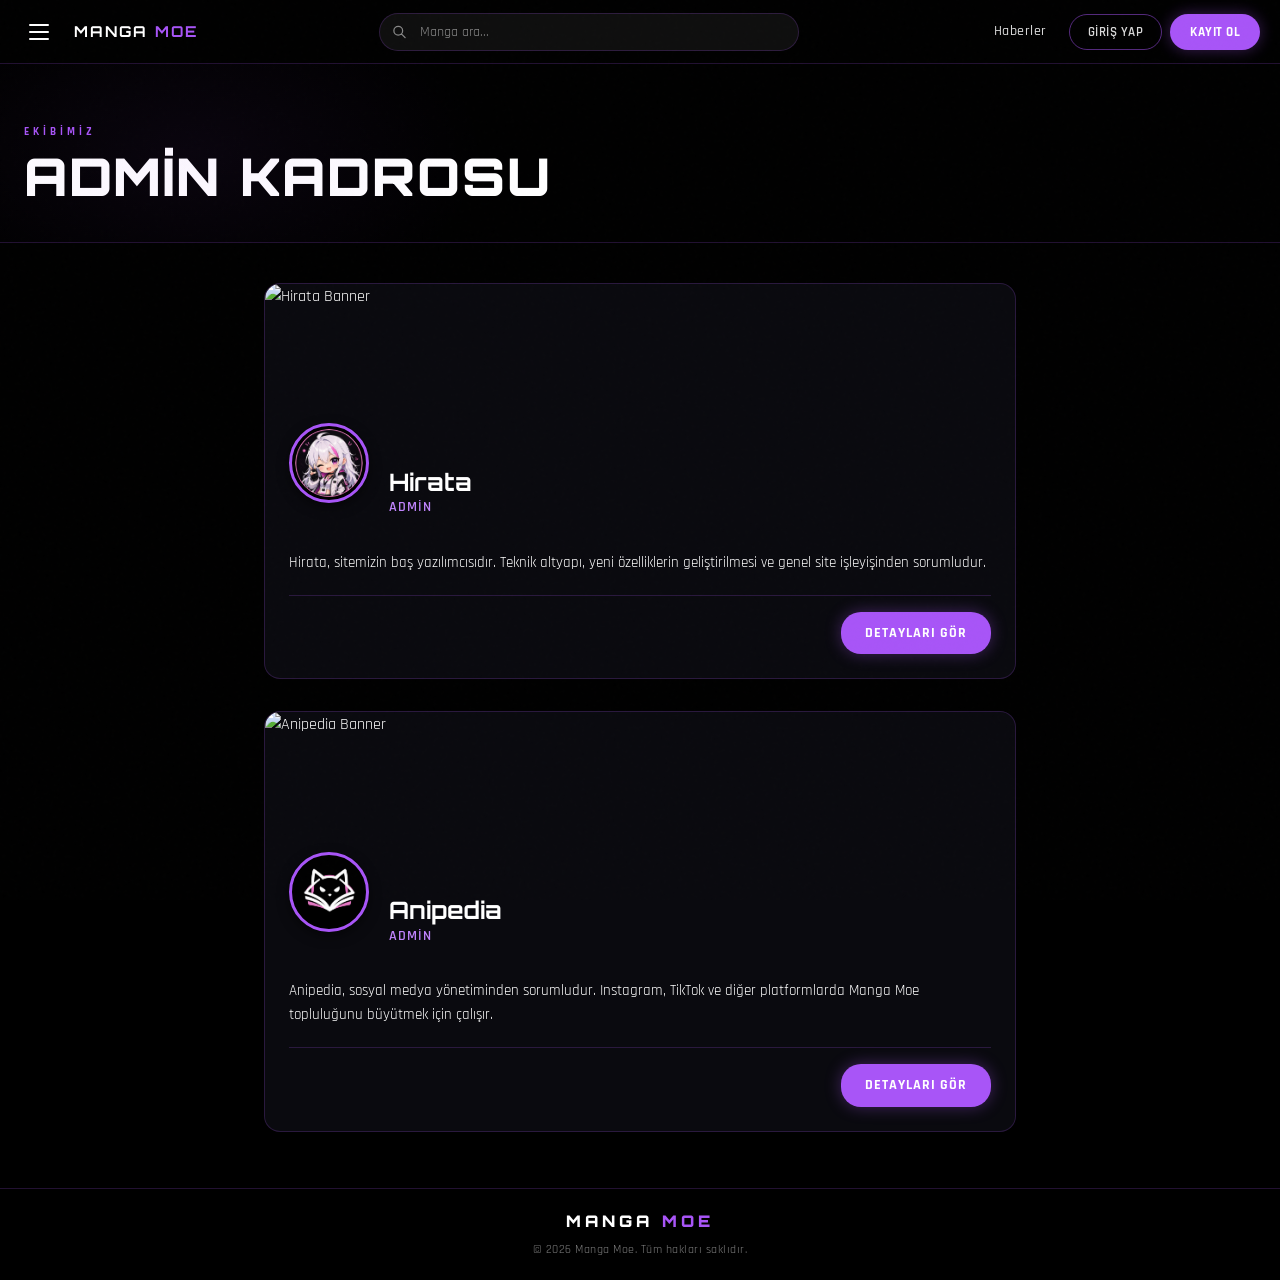
==== commit 172fa231: "Update admin.html" ====
--- a/admin.html
+++ b/admin.html
@@ -49,11 +49,11 @@
           </a>
         </li>
         <li>
-      <a href="admin.html">
+          <a href="#" class="modal-trigger">
             <svg width="16" height="16" fill="none" stroke="currentColor" viewBox="0 0 24 24">
               <path stroke-linecap="round" stroke-linejoin="round" stroke-width="2" d="M16 7a4 4 0 11-8 0 4 4 0 018 0zM12 14a7 7 0 00-7 7h14a7 7 0 00-7-7z"/>
             </svg>
-            Adminler
+            Profil
           </a>
         </li>
       </ul>
@@ -101,16 +101,16 @@
     <!-- Hirata Card -->
     <div class="admin-card">
       <div class="admin-card-banner">
-        <img src="hirata-arka-plan.png" alt="Hirata Banner">
+        <img src="https://images.unsplash.com/photo-1511512578047-dfb367046420?q=80&w=2070&auto=format&fit=crop" alt="Hirata Banner">
       </div>
       <div class="admin-card-body">
         <div class="admin-profile-section">
           <div class="admin-avatar">
-            <img src="hirata.jpeg" alt="Hirata">
+            <img src="maskot1.jpeg" alt="Hirata">
           </div>
           <div class="admin-info">
             <h2 class="admin-name">Hirata</h2>
-            <span class="admin-role">Admin / Teknik Yazılım Yetkilisi</span>
+            <span class="admin-role">Admin</span>
           </div>
         </div>
         <div class="admin-description">
@@ -125,16 +125,16 @@
     <!-- Anipedia Card -->
     <div class="admin-card">
       <div class="admin-card-banner">
-        <img src="anipedia-arka-plan.jpeg" alt="Anipedia Banner">
+        <img src="https://images.unsplash.com/photo-1541562232579-512a21360020?q=80&w=1974&auto=format&fit=crop" alt="Anipedia Banner">
       </div>
       <div class="admin-card-body">
         <div class="admin-profile-section">
           <div class="admin-avatar">
-            <img src="anipedia.jpeg" alt="Anipedia">
+            <img src="logo1.jpeg" alt="Anipedia">
           </div>
           <div class="admin-info">
             <h2 class="admin-name">Anipedia</h2>
-            <span class="admin-role">Admin / Sosyal Medya Yetkilisi</span>
+            <span class="admin-role">Admin</span>
           </div>
         </div>
         <div class="admin-description">
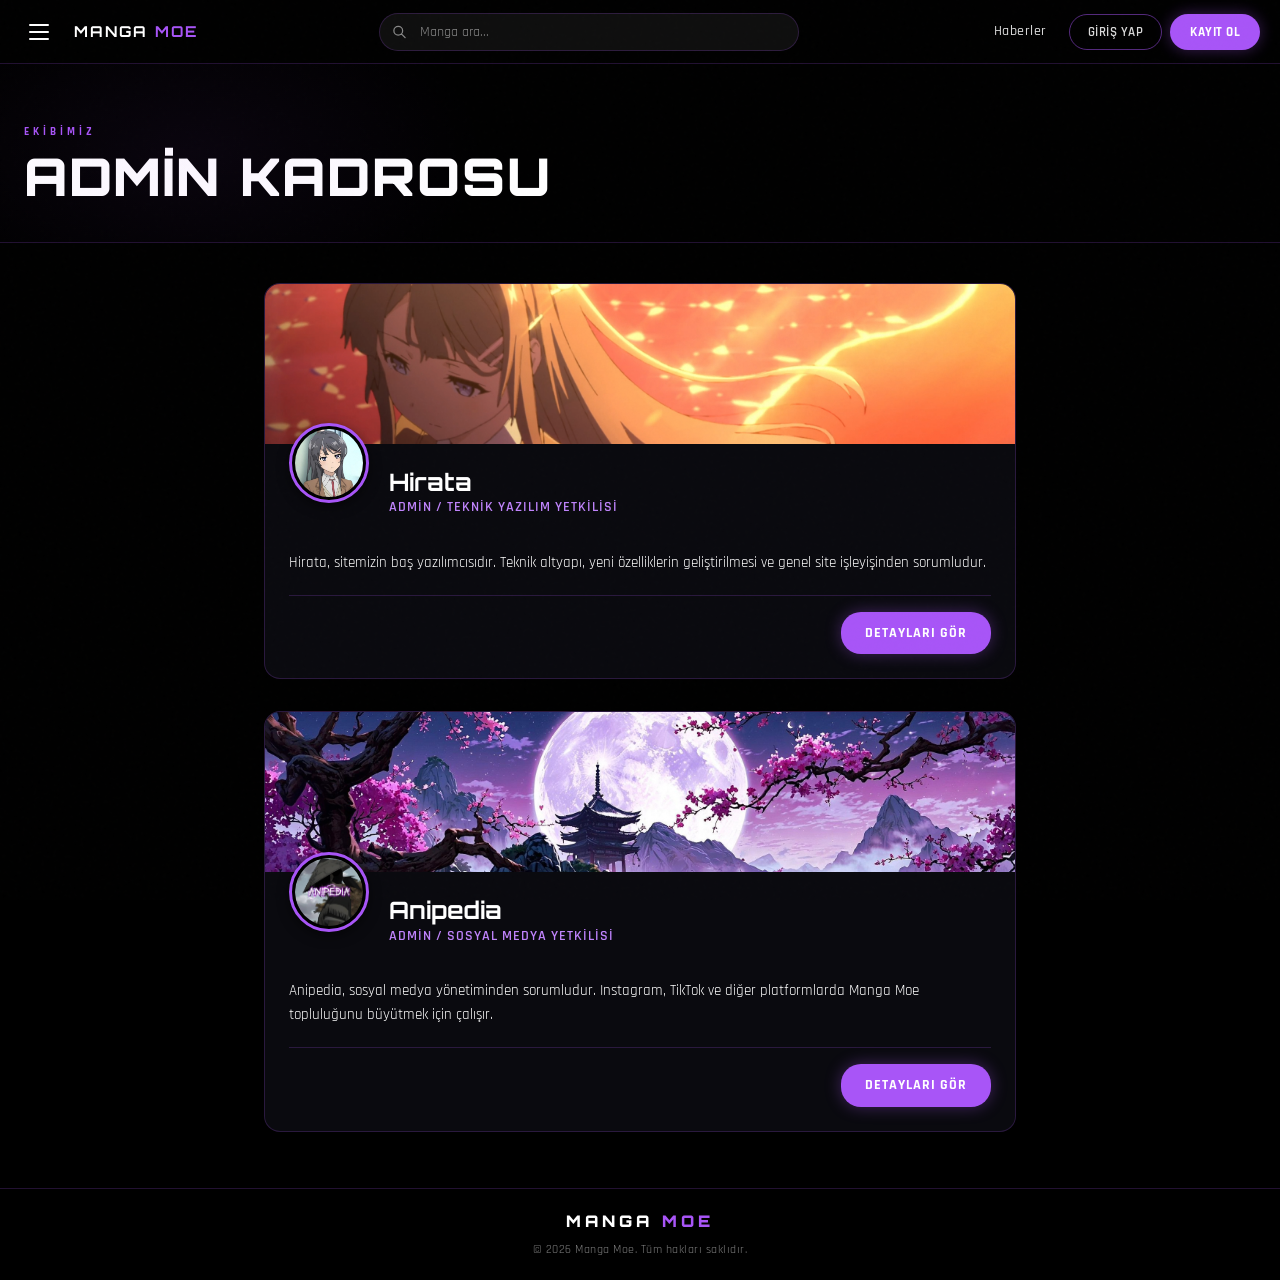
==== commit 2c9038ff: "Update admin.html" ====
--- a/admin.html
+++ b/admin.html
@@ -49,11 +49,11 @@
           </a>
         </li>
         <li>
-          <a href="#" class="modal-trigger">
+      <a href="admin.html">
             <svg width="16" height="16" fill="none" stroke="currentColor" viewBox="0 0 24 24">
               <path stroke-linecap="round" stroke-linejoin="round" stroke-width="2" d="M16 7a4 4 0 11-8 0 4 4 0 018 0zM12 14a7 7 0 00-7 7h14a7 7 0 00-7-7z"/>
             </svg>
-            Profil
+            Adminler
           </a>
         </li>
       </ul>
@@ -101,16 +101,16 @@
     <!-- Hirata Card -->
     <div class="admin-card">
       <div class="admin-card-banner">
-        <img src="https://images.unsplash.com/photo-1511512578047-dfb367046420?q=80&w=2070&auto=format&fit=crop" alt="Hirata Banner">
+        <img src="hirata-arka-plan.png" alt="Hirata Banner">
       </div>
       <div class="admin-card-body">
         <div class="admin-profile-section">
           <div class="admin-avatar">
-            <img src="maskot1.jpeg" alt="Hirata">
+            <img src="hirata.jpeg" alt="Hirata">
           </div>
           <div class="admin-info">
             <h2 class="admin-name">Hirata</h2>
-            <span class="admin-role">Admin</span>
+            <span class="admin-role">Admin / Teknik Yazılım Yetkilisi</span>
           </div>
         </div>
         <div class="admin-description">
@@ -125,16 +125,16 @@
     <!-- Anipedia Card -->
     <div class="admin-card">
       <div class="admin-card-banner">
-        <img src="https://images.unsplash.com/photo-1541562232579-512a21360020?q=80&w=1974&auto=format&fit=crop" alt="Anipedia Banner">
+        <img src="anipedia-arka-plan.jpeg" alt="Anipedia Banner">
       </div>
       <div class="admin-card-body">
         <div class="admin-profile-section">
           <div class="admin-avatar">
-            <img src="logo1.jpeg" alt="Anipedia">
+            <img src="anipedia.jpeg" alt="Anipedia">
           </div>
           <div class="admin-info">
             <h2 class="admin-name">Anipedia</h2>
-            <span class="admin-role">Admin</span>
+            <span class="admin-role">Admin / Sosyal Medya Yetkilisi</span>
           </div>
         </div>
         <div class="admin-description">
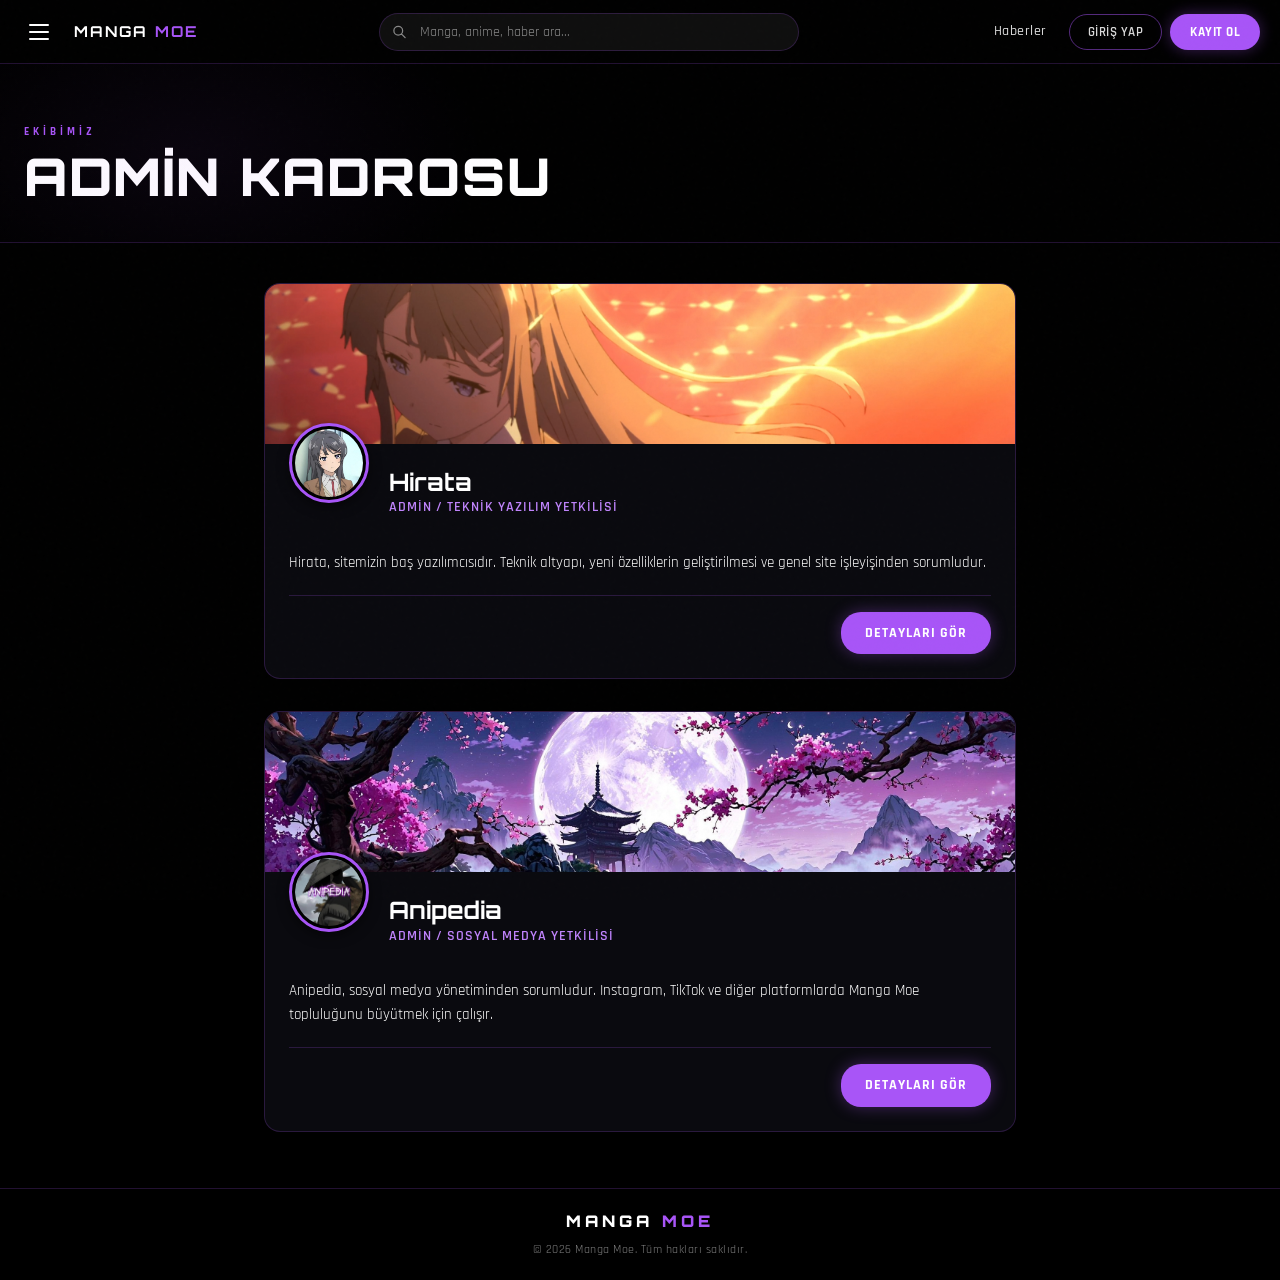
==== commit dc5a0cc3: "Fix global search functionality and navigation to news details - Added missing search input IDs and " ====
--- a/admin.html
+++ b/admin.html
@@ -77,12 +77,20 @@
         <svg width="15" height="15" fill="none" stroke="currentColor" viewBox="0 0 24 24">
           <path stroke-linecap="round" stroke-linejoin="round" stroke-width="2" d="M21 21l-6-6m2-5a7 7 0 11-14 0 7 7 0 0114 0z"/>
         </svg>
-        <input type="text" placeholder="Manga ara...">
+        <input type="text" id="global-search-input" placeholder="Manga, anime, haber ara...">
+        <div class="search-dropdown" id="search-dropdown">
+          <div id="search-results-list"></div>
+        </div>
       </div>
       <div class="nav-actions">
         <a href="haberler.html" class="nav-link">Haberler</a>
         <button class="btn-ghost modal-trigger">Giriş Yap</button>
         <button class="btn-primary modal-trigger">Kayıt Ol</button>
+        <a href="arama-motoru.html" class="nav-search-btn" aria-label="Ara">
+          <svg width="20" height="20" fill="none" stroke="currentColor" viewBox="0 0 24 24">
+            <path stroke-linecap="round" stroke-linejoin="round" stroke-width="2" d="M21 21l-6-6m2-5a7 7 0 11-14 0 7 7 0 0114 0z"/>
+          </svg>
+        </a>
       </div>
     </div>
   </nav>
--- a/style.css
+++ b/style.css
@@ -195,7 +195,7 @@
   pointer-events: none;
 }
 
-.nav-search-toggle {
+.nav-search-toggle, .nav-search-btn {
   display: none;
   width: 38px; height: 38px;
   align-items: center;
@@ -205,7 +205,7 @@
   transition: var(--transition);
   flex-shrink: 0;
 }
-.nav-search-toggle:hover {
+.nav-search-toggle:hover, .nav-search-btn:hover {
   background: var(--white-ghost);
   color: var(--white);
 }
@@ -1225,13 +1225,10 @@
 @media (max-width: 768px) {
   .nav-search { display: none; }
   .nav-link { display: none; }
-  .btn-ghost, .btn-primary {
-    padding: 0 10px;
-    font-size: 11px;
-    height: 32px;
-    letter-spacing: 0;
+  .nav-actions .btn-ghost, .nav-actions .btn-primary {
+    display: none;
   }
-  .nav-search-toggle { display: flex; }
+  .nav-search-toggle, .nav-search-btn { display: flex; }
   .mobile-search-bar { display: block; }
   .drawer-footer { display: flex; }
   .news-grid { grid-template-columns: 1fr; gap: 16px; }
@@ -1518,3 +1515,67 @@
     font-size: 28px;
   }
 }
+
+/* ── SEARCH DROPDOWN ── */
+.search-dropdown {
+  position: absolute;
+  top: calc(100% + 8px);
+  left: 0; right: 0;
+  background: var(--black-card);
+  border: 1px solid var(--border);
+  border-radius: var(--radius-lg);
+  box-shadow: 0 10px 40px rgba(0,0,0,0.8), 0 0 20px var(--purple-glow-soft);
+  z-index: 1001;
+  display: none;
+  overflow: hidden;
+  max-height: 400px;
+  overflow-y: auto;
+}
+.search-dropdown.active {
+  display: block;
+  animation: fadeInUp 0.2s ease-out;
+}
+.search-result-item {
+  display: flex;
+  align-items: center;
+  gap: 12px;
+  padding: 10px 14px;
+  border-bottom: 1px solid var(--border);
+  transition: var(--transition-fast);
+}
+.search-result-item:last-child { border-bottom: none; }
+.search-result-item:hover {
+  background: var(--purple-glow-soft);
+}
+.search-result-img {
+  width: 50px;
+  height: 34px;
+  object-fit: cover;
+  border-radius: 2px;
+  border: 1px solid var(--border);
+  flex-shrink: 0;
+}
+.search-result-info {
+  display: flex;
+  flex-direction: column;
+  gap: 2px;
+  min-width: 0;
+}
+.search-result-title {
+  font-size: 13px;
+  font-weight: 600;
+  color: var(--white);
+  white-space: nowrap;
+  overflow: hidden;
+  text-overflow: ellipsis;
+}
+.search-result-date {
+  font-size: 11px;
+  color: var(--white-muted);
+}
+.search-no-results {
+  padding: 20px;
+  text-align: center;
+  font-size: 13px;
+  color: var(--white-muted);
+}
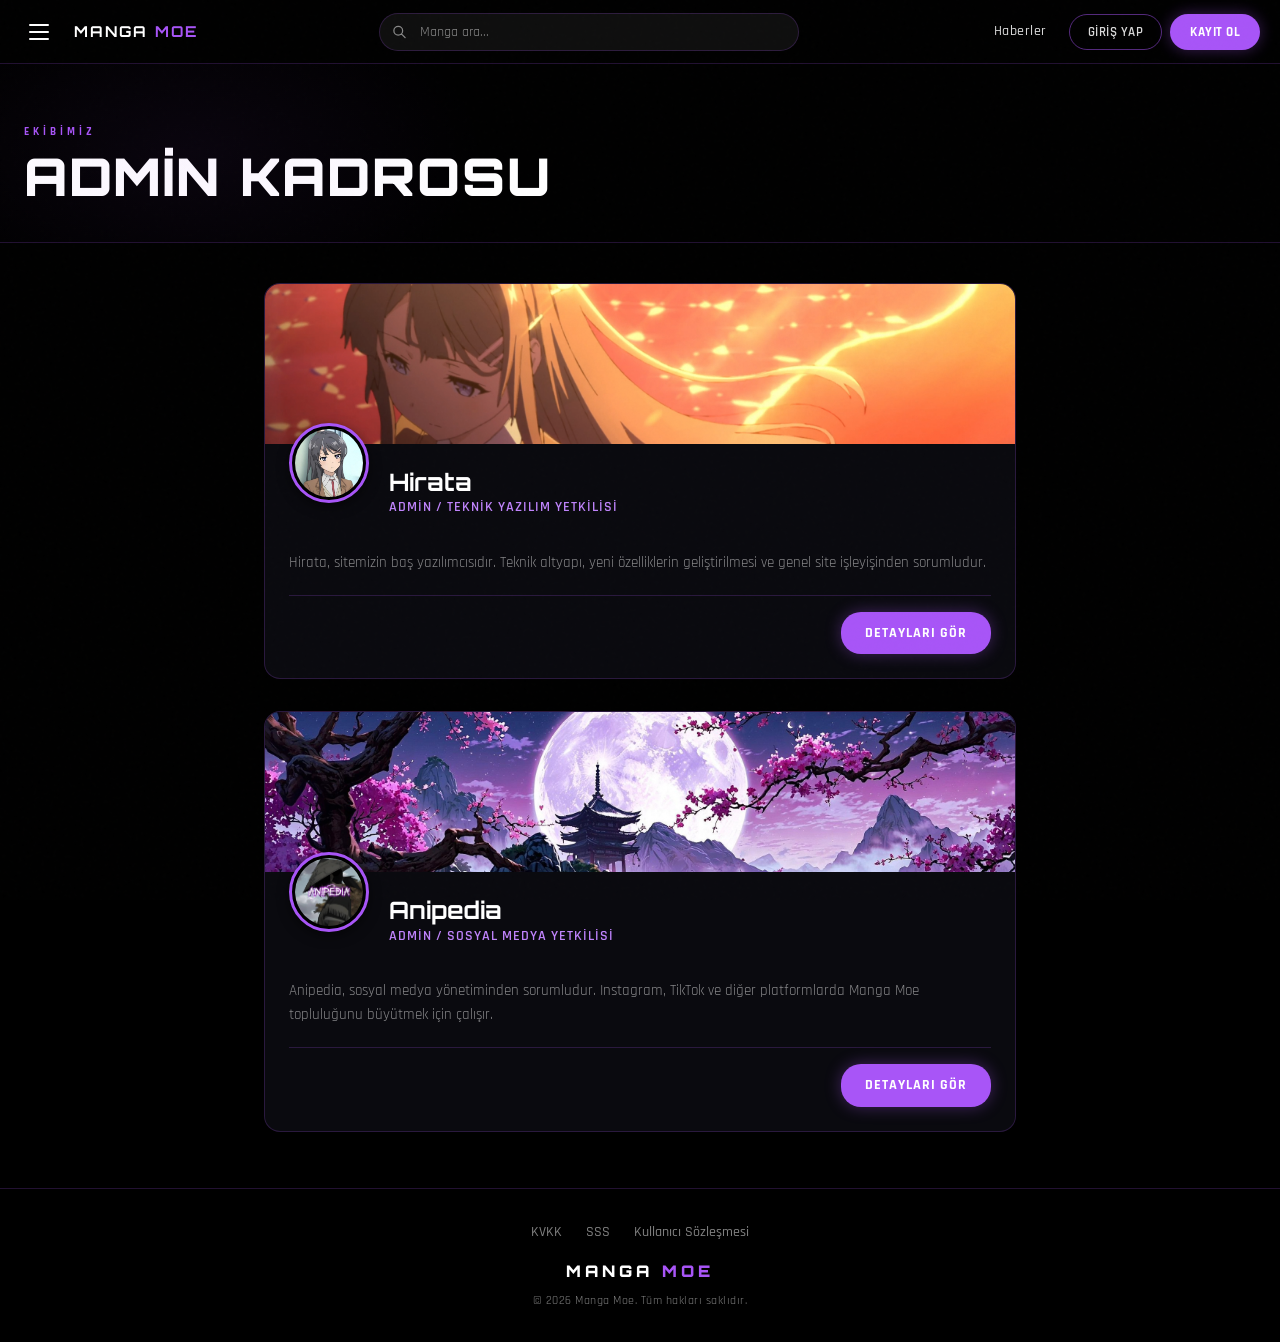
==== commit 4dd3e378: "Add KVKK, SSS, and User Agreement pages and update footers - Created 'politikalar/' directory with k" ====
--- a/admin.html
+++ b/admin.html
@@ -77,10 +77,7 @@
         <svg width="15" height="15" fill="none" stroke="currentColor" viewBox="0 0 24 24">
           <path stroke-linecap="round" stroke-linejoin="round" stroke-width="2" d="M21 21l-6-6m2-5a7 7 0 11-14 0 7 7 0 0114 0z"/>
         </svg>
-        <input type="text" id="global-search-input" placeholder="Manga, anime, haber ara...">
-        <div class="search-dropdown" id="search-dropdown">
-          <div id="search-results-list"></div>
-        </div>
+        <input type="text" placeholder="Manga ara...">
       </div>
       <div class="nav-actions">
         <a href="haberler.html" class="nav-link">Haberler</a>
@@ -158,6 +155,11 @@
 
   <footer>
     <div class="container">
+      <div class="footer-links">
+        <a href="politikalar/kvkk.html" class="footer-link">KVKK</a>
+        <a href="politikalar/sss.html" class="footer-link">SSS</a>
+        <a href="politikalar/kullanici-sozlesmesi.html" class="footer-link">Kullanıcı Sözleşmesi</a>
+      </div>
       <div class="footer-logo">Manga <span>Moe</span></div>
       <p class="footer-text">© 2026 Manga Moe. Tüm hakları saklıdır.</p>
     </div>
--- a/style.css
+++ b/style.css
@@ -19,6 +19,7 @@
   --white-dim: rgba(255,255,255,0.85);
   --white-muted: rgba(255,255,255,0.5);
   --white-ghost: rgba(255,255,255,0.08);
+  --text-muted: rgba(255,255,255,0.5);
   --border: rgba(168,85,247,0.2);
   --border-bright: rgba(168,85,247,0.5);
   --font-display: 'Orbitron', sans-serif;
@@ -894,10 +895,30 @@
 /* ── FOOTER ── */
 footer {
   border-top: 1px solid var(--border);
-  padding: 20px 0;
+  padding: 32px 0;
   margin-top: 16px;
   text-align: center;
 }
+
+.footer-links {
+  margin-bottom: 16px;
+  display: flex;
+  justify-content: center;
+  gap: 24px;
+  flex-wrap: wrap;
+}
+
+.footer-link {
+  color: var(--white-muted);
+  text-decoration: none;
+  font-size: 14px;
+  transition: var(--transition);
+  font-weight: 500;
+}
+
+.footer-link:hover {
+  color: var(--purple-light);
+}
 
 .footer-logo {
   font-family: var(--font-display);
@@ -1515,67 +1536,3 @@
     font-size: 28px;
   }
 }
-
-/* ── SEARCH DROPDOWN ── */
-.search-dropdown {
-  position: absolute;
-  top: calc(100% + 8px);
-  left: 0; right: 0;
-  background: var(--black-card);
-  border: 1px solid var(--border);
-  border-radius: var(--radius-lg);
-  box-shadow: 0 10px 40px rgba(0,0,0,0.8), 0 0 20px var(--purple-glow-soft);
-  z-index: 1001;
-  display: none;
-  overflow: hidden;
-  max-height: 400px;
-  overflow-y: auto;
-}
-.search-dropdown.active {
-  display: block;
-  animation: fadeInUp 0.2s ease-out;
-}
-.search-result-item {
-  display: flex;
-  align-items: center;
-  gap: 12px;
-  padding: 10px 14px;
-  border-bottom: 1px solid var(--border);
-  transition: var(--transition-fast);
-}
-.search-result-item:last-child { border-bottom: none; }
-.search-result-item:hover {
-  background: var(--purple-glow-soft);
-}
-.search-result-img {
-  width: 50px;
-  height: 34px;
-  object-fit: cover;
-  border-radius: 2px;
-  border: 1px solid var(--border);
-  flex-shrink: 0;
-}
-.search-result-info {
-  display: flex;
-  flex-direction: column;
-  gap: 2px;
-  min-width: 0;
-}
-.search-result-title {
-  font-size: 13px;
-  font-weight: 600;
-  color: var(--white);
-  white-space: nowrap;
-  overflow: hidden;
-  text-overflow: ellipsis;
-}
-.search-result-date {
-  font-size: 11px;
-  color: var(--white-muted);
-}
-.search-no-results {
-  padding: 20px;
-  text-align: center;
-  font-size: 13px;
-  color: var(--white-muted);
-}
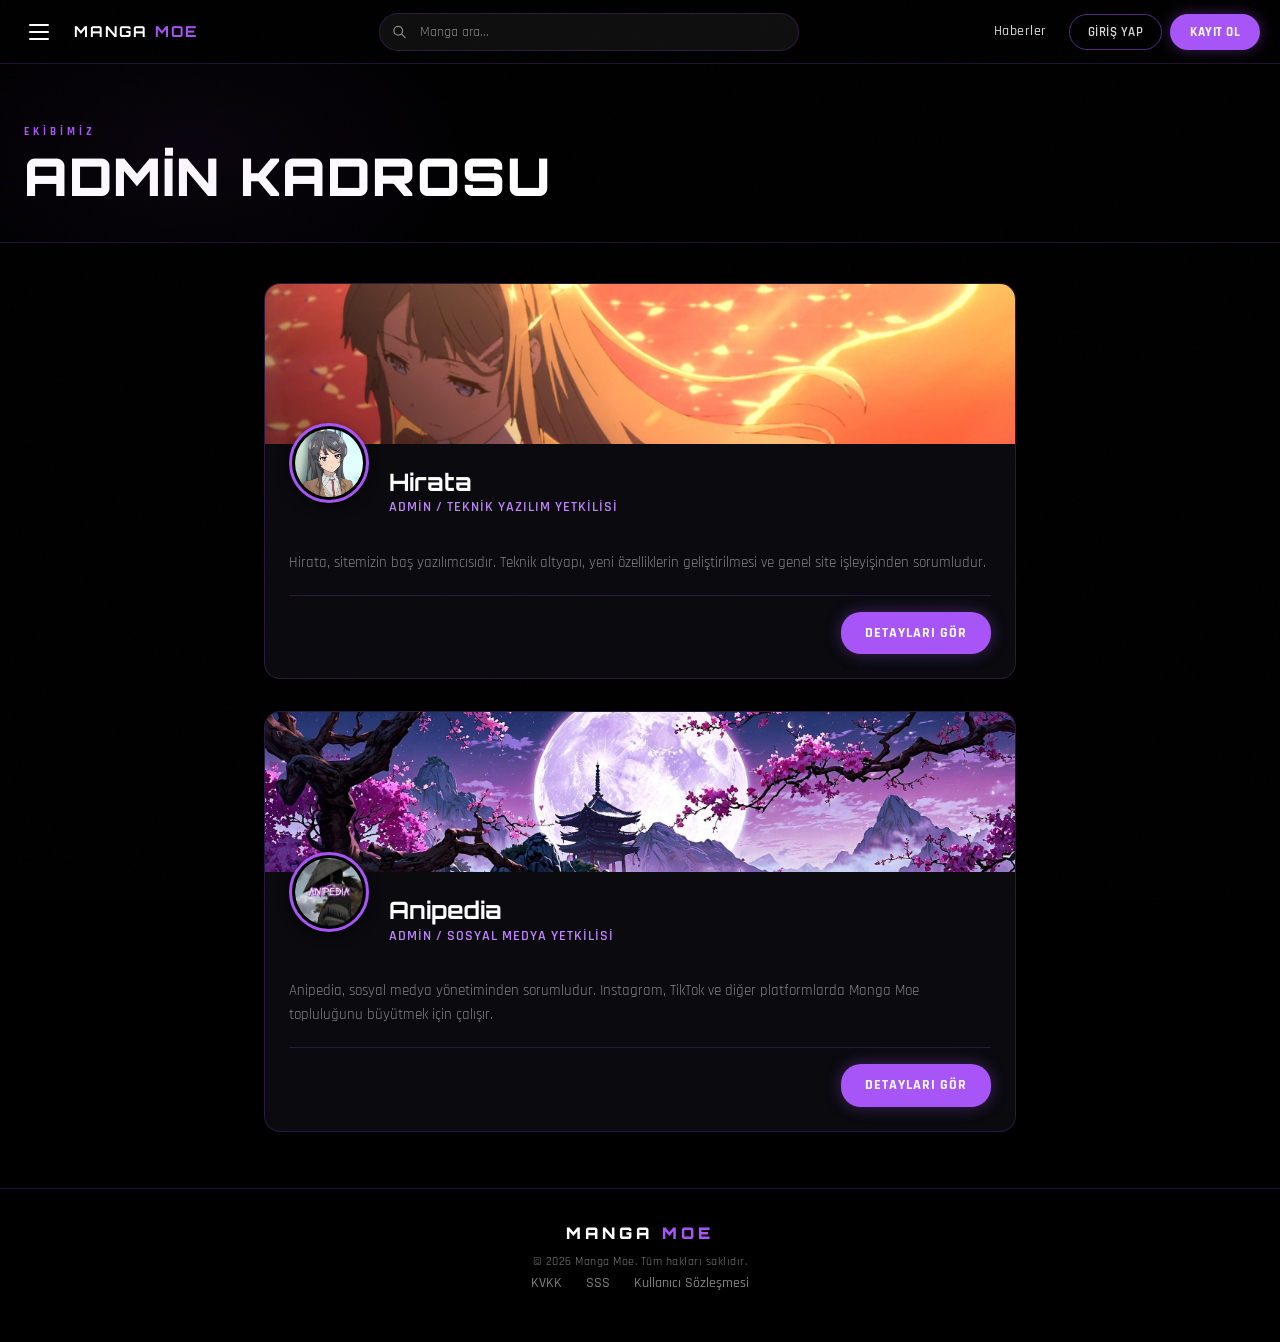
==== commit 5cfccca6: "Refactor footer section in admin.html" ====
--- a/admin.html
+++ b/admin.html
@@ -153,15 +153,15 @@
 
   </main>
 
-  <footer>
+ <footer>
     <div class="container">
+      <div class="footer-logo">Manga <span>Moe</span></div>
+      <p class="footer-text">© 2026 Manga Moe. Tüm hakları saklıdır.</p>
       <div class="footer-links">
         <a href="politikalar/kvkk.html" class="footer-link">KVKK</a>
         <a href="politikalar/sss.html" class="footer-link">SSS</a>
         <a href="politikalar/kullanici-sozlesmesi.html" class="footer-link">Kullanıcı Sözleşmesi</a>
       </div>
-      <div class="footer-logo">Manga <span>Moe</span></div>
-      <p class="footer-text">© 2026 Manga Moe. Tüm hakları saklıdır.</p>
     </div>
   </footer>
 
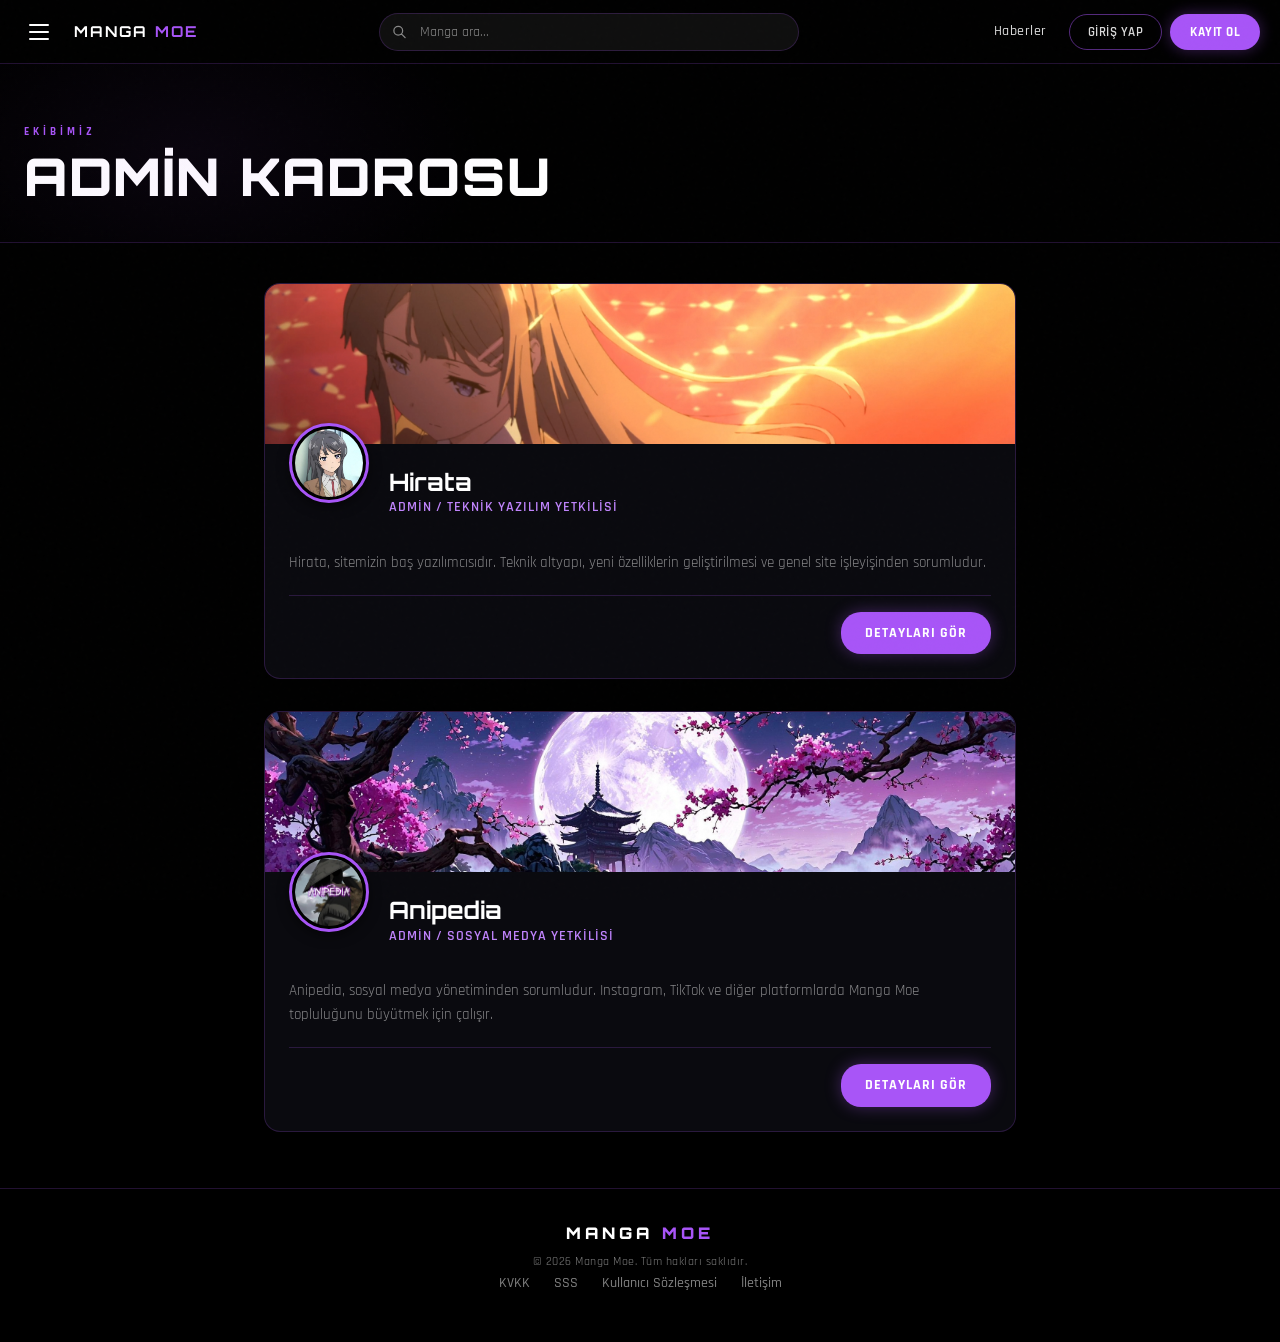
==== commit b34e004e: "feat: add contact page and update global navigation - Created `iletisim.html` with FormSubmit integr" ====
--- a/admin.html
+++ b/admin.html
@@ -161,6 +161,7 @@
         <a href="politikalar/kvkk.html" class="footer-link">KVKK</a>
         <a href="politikalar/sss.html" class="footer-link">SSS</a>
         <a href="politikalar/kullanici-sozlesmesi.html" class="footer-link">Kullanıcı Sözleşmesi</a>
+        <a href="iletisim.html" class="footer-link">İletişim</a>
       </div>
     </div>
   </footer>
--- a/style.css
+++ b/style.css
@@ -19,7 +19,7 @@
   --white-dim: rgba(255,255,255,0.85);
   --white-muted: rgba(255,255,255,0.5);
   --white-ghost: rgba(255,255,255,0.08);
-  --text-muted: rgba(255,255,255,0.5);
+  --text-muted: rgba(255,255,255,0.5);
   --border: rgba(168,85,247,0.2);
   --border-bright: rgba(168,85,247,0.5);
   --font-display: 'Orbitron', sans-serif;
@@ -895,30 +895,30 @@
 /* ── FOOTER ── */
 footer {
   border-top: 1px solid var(--border);
-  padding: 32px 0;
+  padding: 32px 0;
   margin-top: 16px;
   text-align: center;
 }
-
-.footer-links {
-  margin-bottom: 16px;
-  display: flex;
-  justify-content: center;
-  gap: 24px;
-  flex-wrap: wrap;
-}
-
-.footer-link {
-  color: var(--white-muted);
-  text-decoration: none;
-  font-size: 14px;
-  transition: var(--transition);
-  font-weight: 500;
-}
-
-.footer-link:hover {
-  color: var(--purple-light);
-}
+
+.footer-links {
+  margin-bottom: 16px;
+  display: flex;
+  justify-content: center;
+  gap: 24px;
+  flex-wrap: wrap;
+}
+
+.footer-link {
+  color: var(--white-muted);
+  text-decoration: none;
+  font-size: 14px;
+  transition: var(--transition);
+  font-weight: 500;
+}
+
+.footer-link:hover {
+  color: var(--purple-light);
+}
 
 .footer-logo {
   font-family: var(--font-display);
@@ -1536,3 +1536,118 @@
     font-size: 28px;
   }
 }
+
+/* ── CONTACT PAGE ── */
+.contact-section {
+  padding: 80px 0;
+  display: flex;
+  justify-content: center;
+}
+
+.contact-card {
+  width: 100%;
+  max-width: 600px;
+  background: var(--black-card);
+  border: 1px solid var(--border);
+  border-radius: 16px;
+  padding: 40px;
+  box-shadow: 0 0 40px var(--purple-glow-soft);
+}
+
+.contact-header {
+  text-align: center;
+  margin-bottom: 32px;
+}
+
+.contact-title {
+  font-family: var(--font-display);
+  font-size: 24px;
+  font-weight: 700;
+  letter-spacing: 2px;
+  text-transform: uppercase;
+  color: var(--white);
+  margin-bottom: 8px;
+}
+.contact-title span { color: var(--purple); }
+
+.contact-subtitle {
+  font-size: 14px;
+  color: var(--white-muted);
+}
+
+.contact-form {
+  display: flex;
+  flex-direction: column;
+  gap: 24px;
+}
+
+.form-group {
+  display: flex;
+  flex-direction: column;
+  gap: 8px;
+}
+
+.form-label {
+  font-size: 13px;
+  font-weight: 600;
+  text-transform: uppercase;
+  letter-spacing: 1px;
+  color: var(--purple-light);
+}
+
+.form-control {
+  width: 100%;
+  background: rgba(255,255,255,0.05);
+  border: 1px solid var(--border);
+  border-radius: 8px;
+  padding: 12px 16px;
+  color: var(--white);
+  font-family: var(--font-body);
+  font-size: 15px;
+  outline: none;
+  transition: var(--transition);
+}
+
+.form-control:focus {
+  border-color: var(--purple);
+  background: rgba(168,85,247,0.08);
+  box-shadow: 0 0 15px rgba(168,85,247,0.15);
+}
+
+select.form-control option {
+  background: var(--black-card);
+  color: var(--white);
+}
+
+textarea.form-control {
+  resize: none;
+  min-height: 100px;
+}
+
+.btn-submit {
+  width: 100%;
+  height: 48px;
+  background: var(--purple);
+  border-radius: var(--radius-pill);
+  font-family: var(--font-display);
+  font-size: 14px;
+  font-weight: 700;
+  letter-spacing: 2px;
+  text-transform: uppercase;
+  color: white;
+  transition: var(--transition);
+  box-shadow: 0 0 16px var(--purple-glow);
+  margin-top: 8px;
+}
+
+.btn-submit:hover {
+  background: var(--purple-light);
+  box-shadow: 0 0 24px rgba(168,85,247,0.6);
+  transform: translateY(-2px);
+}
+
+@media (max-width: 480px) {
+  .contact-card {
+    padding: 24px;
+  }
+}
